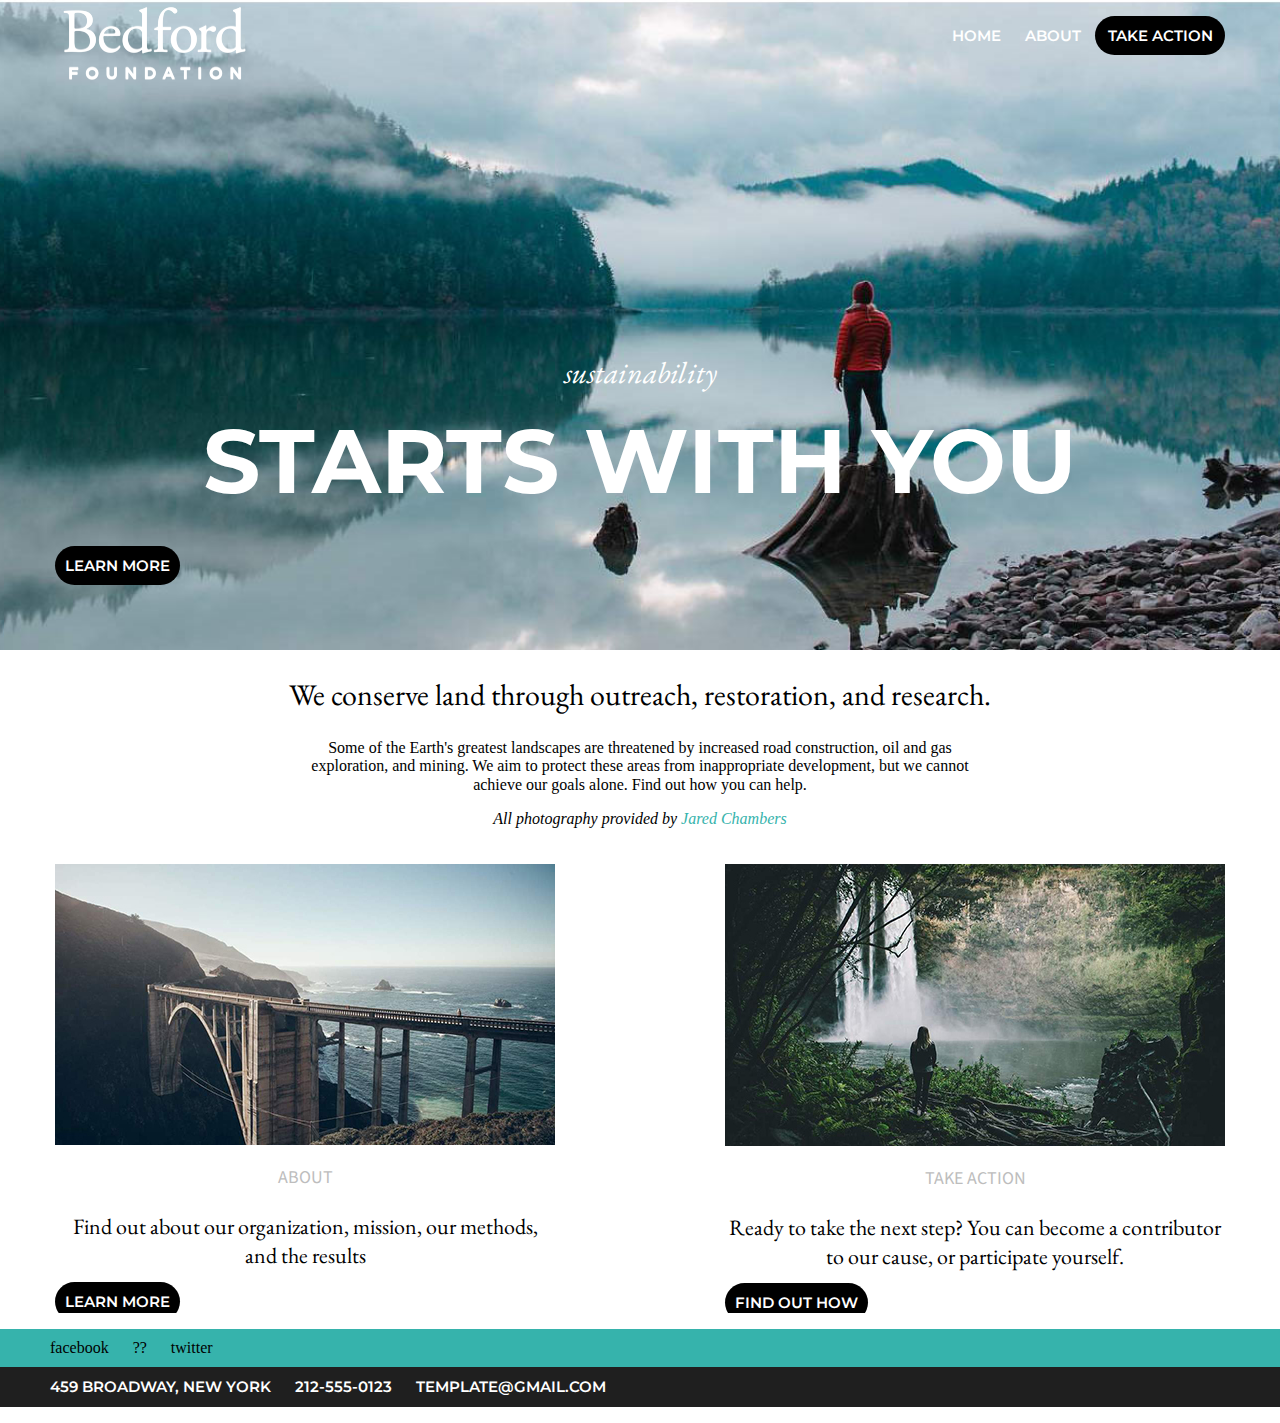
==== index.html @ 056b52f6 "a2_pg1" ====
<!doctype html>
<html>
<head>
<meta charset="UTF-8">
	<link rel="stylesheet" type="text/css" href="css/normalize.css">
	<link rel="stylesheet" type="text/css" href="css/main.css">

	<link href="https://fonts.googleapis.com/css?family=EB+Garamond:400,400i|Montserrat:400,600,700|Source+Sans+Pro&display=swap" rel="stylesheet">
	
<title> </title>
</head>

<body>
	<section id="hero">
		<header class="wrapper">
				<div class="row">
					<img src="img/logo.png" alt="bedford foundation logo" width="200" height="86"/>
					<nav>
						<ul>
							<li><a href="#">home</a></li>
							<li><a href="#">about</a></li>
							<li class="btn"><a href="#">take action</a></li>
						</ul>
					</nav>
				</div>
				<div>
					<h1><span>sustainability</span><br>starts with you</h1>
					<a class="btn" href="#">learn more</a>
				</div>
		</header>
	</section>

	<section class="wrapper">
		<div class="row">
			<header>
				<h2>We conserve land through outreach, restoration, and research.</h2>
			</header>
			<div id="conserve">
				<p>Some of the Earth's greatest landscapes are threatened by increased road construction, oil and gas exploration, and mining. We aim to protect these areas from inappropriate development, but we cannot achieve our goals alone. Find out how you can help.</p>
				<p>All photography provided by <span>Jared Chambers</span></p>
			</div>
		</div>
		<div class="row">
			
			<div class="card">
				<img src="img/about.jpeg" alt="" width="500" height="281"/>
				<header>
					<h3>About</h3>
				</header>
				<p>Find out about our organization, mission, our methods, and the results</p>
				<a class="btn" href="#">learn more</a>
			</div>
			
			<div class="card">
				<img src="img/take-action.jpg" alt="" width="500" height="282"/>
				<header>
					<h3>Take action</h3>
				</header>
				<p>Ready to take the next step? You can become a contributor to our cause, or participate yourself.</p>
				<a class="btn">find out how</a>
			</div>
			
		</div>

	</section>

	<footer>
		<ul class="row">
			<li>facebook</li>
			<li>??</li>
			<li>twitter</li>
		</ul>
		<ul class="row">
			<li><a href="https://www.google.com/maps/place/459+Broadway,+New+York,+NY+10013/@40.7208592,-74.00315,17z/data=!3m1!4b1!4m5!3m4!1s0x89c2598bd3fc4031:0x48b829f544b1ce3f!8m2!3d40.7208592!4d-74.0009613" target="_blank"> 459 Broadway, New York </a></li>
			<li><a href="tel:+12125550123"> 212-555-0123</a></li>
			<li><a href="mailto:template@gmail.com">Template@gmail.com</a></li>
		</ul>
	</footer>
</body>
</html>
---- css/main.css ----
@charset "UTF-8";
/* CSS Document */

/*--------------------------------------------------------------
>>> CSS STANDARDS
----------------------------------------------------------------
1. Place in appropriate section
2. Add new sections to the Table of Contents as needed
3. Order properties consistently inside each declaration i.e. alphabetically or by function 
4. Declaration selectors should each occupy a new line
5. Enter one new line between rules
6. Enter more than one new line between categories 
--------------------------------------------------------------*/

/*--------------------------------------------------------------
>>> TABLE OF CONTENTS:
----------------------------------------------------------------
1.0 - Settings: used with preprocessors and contain font, colors definitions, etc.
2.0 - Tools: globally used mixins and functions. Use for preprocessor only.
3.0 - Generic: reset and/or normalize styles, box-sizing definition, etc. 
4.0 - Elements: styling for bare/generic HTML elements 
        - Forms
        - Lists
        - Media
        - Tables
        - Typography: Headings, Paragraphs, Blockquotes, Anchors
5.0 - Objects: class-based selectors which define undecorated design patterns, building blocks
        - Framework
6.0 - Components: specific designed components
        - Buttons
        - Header
        - Navigation 
7.0 - Utilities: utilities and helper classes with ability to override anything which goes before in the triangle, eg. hide helper class
        - Alignment	    
        - Color
        - Size

--------------------------------------------------------------*/

/*--------------------------------------------------------------
1.0 - SETTINGS
-------------------------------------------------------------- */




/*--------------------------------------------------------------
2.0 - TOOLS
-------------------------------------------------------------- */


/*--------------------------------------------------------------
3.0 - GENERIC
-------------------------------------------------------------- */
* {
	-webkit-box-sizing:border-box;
	-moz-box-sizing:border-box;
	-o-box-sizing: border-box;
	-ms-box-sizing:border-box;
	box-sizing: border-box;
}

#hero { 
  	background: url("../img/hero.jpg") no-repeat center center scroll; 
  	-webkit-background-size: cover;
  	-moz-background-size: cover;
  	-o-background-size: cover;
  	background-size: cover;
	height: 650px;
}

img {
	 background: url("../img/logo.png")
}

img, .card:first-child {
	float: left;
}

nav, .card:last-child {
	float: right;
}

.card {
	width: 500px;
}

.card img {
	margin: 20px 0;
}

.card p {
	font: 400 22px "EB garamond";
	text-align: center;
}

.card a {
	margin: 0 auto;
}
footer ul:first-child {
	background-color: #36B3AC;
	margin-bottom: 0;
}
footer ul:last-child {
	background-color: #1f1f1f;
	margin-top: 0;

}
footer a:hover {
	color: #36b3ac;
}
/*--------------------------------------------------------------
4.0 - ELEMENTS
-------------------------------------------------------------- */
/* -- FORMS -- */

/* -- LISTS -- */

/* -- MEDIA -- */

/* -- TABLES -- */

/* -- TYPOGRAPHY -- */
h1 {
	font: 700 90px "montserrat";
	text-align: center;
	padding-top: 150px;
	margin-bottom: 40px;
	text-transform: uppercase;
	
}

h2 {
	font: 30px "eb garamond";
	text-align: center;
}

h3 {
	font: 18px "source sans pro";
	color: #BDBDBD;
	text-transform: uppercase;
	text-align: center;
}

/*--------------------------------------------------------------
5.0 - OBJECTS
-------------------------------------------------------------- */
.wrapper {
	width: 1170px;
	margin: 0 auto;
}

.row {
	overflow: auto;
}

/*--------------------------------------------------------------
6.0 - COMPONENTS
-------------------------------------------------------------- */


/* -- BUTTONS -- */
.btn {
	width: 130px;
	-webkit-border-radius: 40px;
	-ms-border-radius: 40px;
	-o-border-radius: 40px;
	-moz-border-radius: 40px;
	border-radius: 40px;
	text-decoration: none;
	padding: 10px;
	background: #000;
}

h1, a {
	color: #fff;
}
a {
	font: normal 600 15px "montserrat";
	text-decoration: none;
	text-transform: uppercase;
}


/* -- HEADER -- */
h1 span {
	font: italic 400 30px "eb garamond";
	text-transform: lowercase;
}

header .btn {
	margin: 0 auto;
}



/* -- NAVIGATION -- */
li {
	display: inline-block;
	padding: 10px;
		text-align: center;
	
}

nav a:hover {
	color: #000;
}

#conserve {
	width: 700px;
	margin: 0 auto;
	text-align: center;
	
}

#conserve p:last-child {
	font-style: italic;
}

#conserve span {
	color: #36B3AC;
}

headerp:first-child {
	font: 25px "eb garamond";
}

/*--------------------------------------------------------------
7.0 - UTILITIES
-------------------------------------------------------------- */


/* -- ALIGNMENT -- */

/* -- COLOR -- */

/* -- SIZE -- */
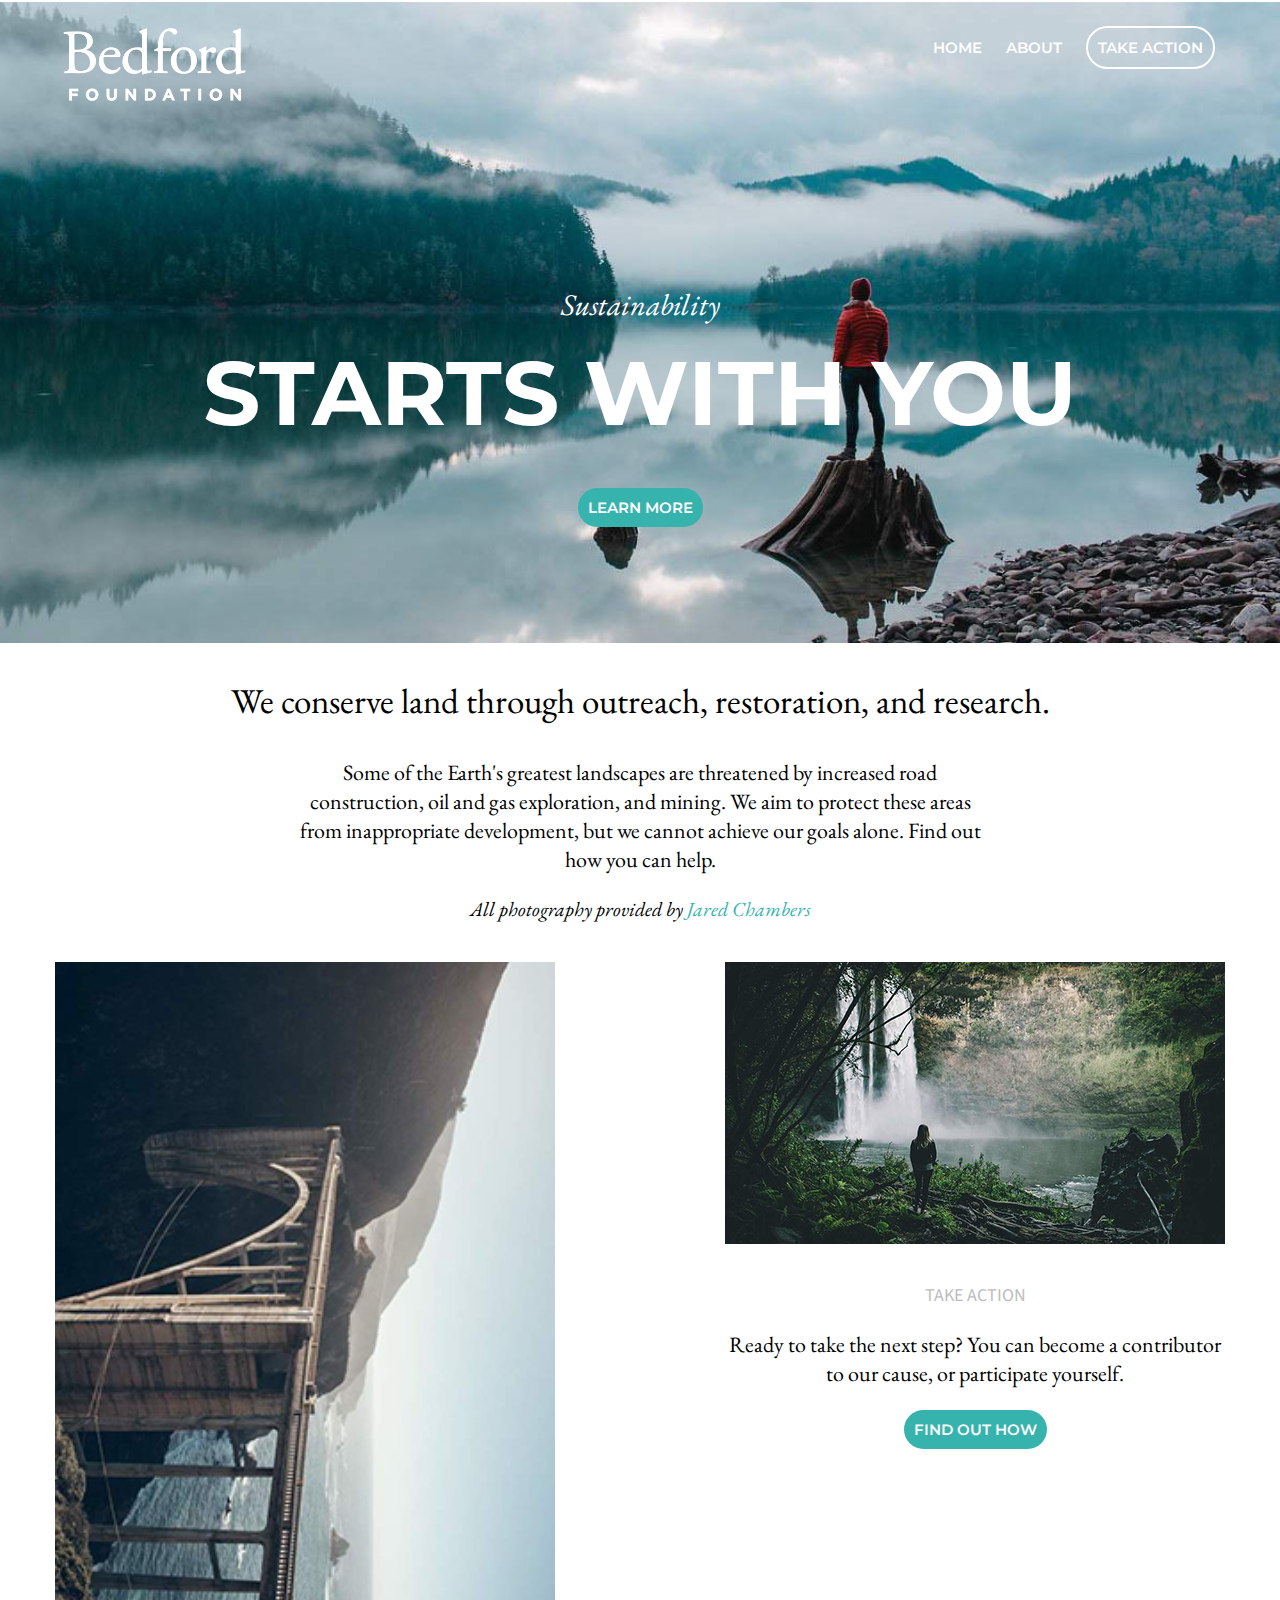
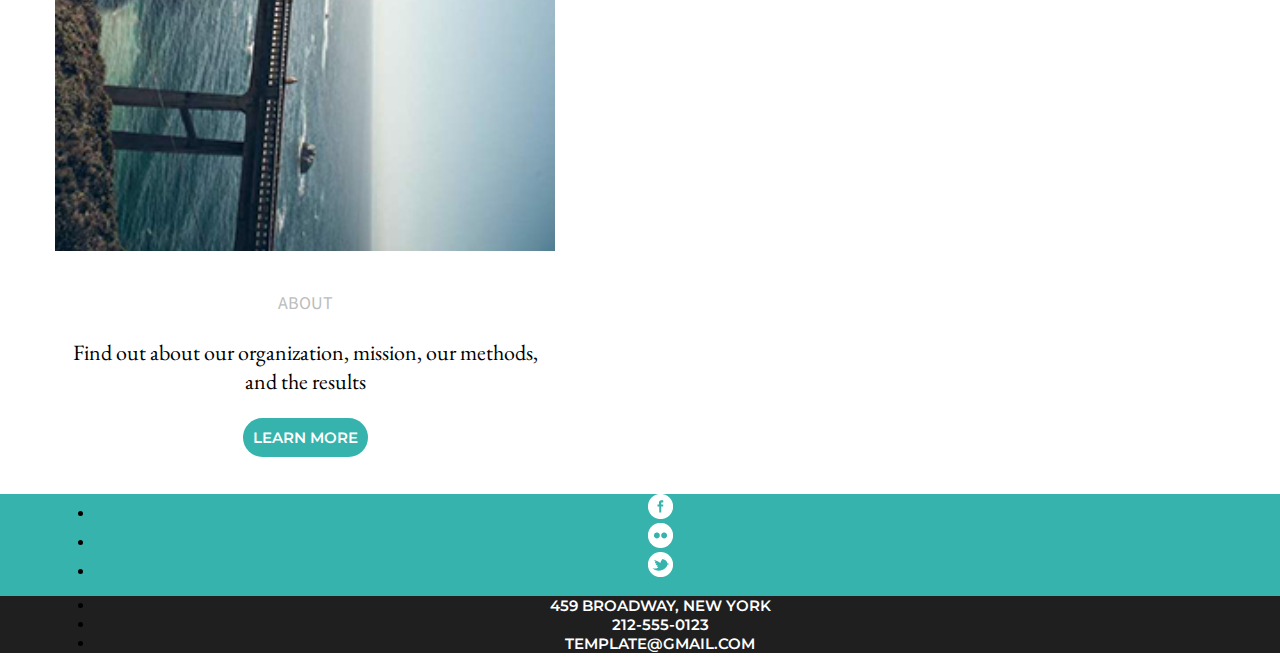
==== commit d494846c: "pg2" ====
--- a/index.html
+++ b/index.html
@@ -5,76 +5,79 @@
 	<link rel="stylesheet" type="text/css" href="css/normalize.css">
 	<link rel="stylesheet" type="text/css" href="css/main.css">
 
-	<link href="https://fonts.googleapis.com/css?family=EB+Garamond:400,400i|Montserrat:400,600,700|Source+Sans+Pro&display=swap" rel="stylesheet">
+	<link href="https://fonts.googleapis.com/css?family=EB+Garamond:400,400i&vert;Montserrat:400,600,700&vert;Source+Sans+Pro&display=swap" rel="stylesheet">
 	
-<title> </title>
+<title>Bedford Foundation &vert; Home </title>
 </head>
 
 <body>
-	<section id="hero">
-		<header class="wrapper">
+	<header id="hero">
+		<div class="wrapper">
 				<div class="row">
-					<img src="img/logo.png" alt="bedford foundation logo" width="200" height="86"/>
+					<div>
+						<h1> <img src="img/logo.png" alt="bedford foundation" width="200"></h1>
+					</div>
 					<nav>
 						<ul>
 							<li><a href="#">home</a></li>
-							<li><a href="#">about</a></li>
-							<li class="btn"><a href="#">take action</a></li>
+							<li><a href="about.html">about</a></li>
+							<li><a href="#">take action</a></li>
 						</ul>
 					</nav>
 				</div>
-				<div>
-					<h1><span>sustainability</span><br>starts with you</h1>
-					<a class="btn" href="#">learn more</a>
-				</div>
-		</header>
-	</section>
+				<p><span>sustainability</span><br>starts with you</p>
+				<p><a class="btn" href="#">learn more</a></p>
+		</div>
+	</header>
 
-	<section class="wrapper">
+	<div class="wrapper">
+		<p class="lead">We conserve land through outreach, restoration, and research.</p>
+		<div id="conserve">
+			<p>Some of the Earth's greatest landscapes are threatened by increased road construction, oil and gas exploration, and mining. We aim to protect these areas from inappropriate development, but we cannot achieve our goals alone. Find out how you can help.</p>
+			<p>All photography provided by <a href="http://www.jaredchambers.com/" target="_blank">Jared Chambers</a></p>
+		</div>
 		<div class="row">
-			<header>
-				<h2>We conserve land through outreach, restoration, and research.</h2>
-			</header>
-			<div id="conserve">
-				<p>Some of the Earth's greatest landscapes are threatened by increased road construction, oil and gas exploration, and mining. We aim to protect these areas from inappropriate development, but we cannot achieve our goals alone. Find out how you can help.</p>
-				<p>All photography provided by <span>Jared Chambers</span></p>
+
+			<section class="card">
+				<img src="img/about.jpeg" alt="" width="500"/>
+				<header>
+					<h2>About</h2>
+				</header>
+				<p>Find out about our organization, mission, our methods, and the results</p>
+				<p><a class="btn" href="#">learn more</a></p>
+			</section>
+
+			<section class="card">
+				<img src="img/take-action.jpg" alt="" width="500"/>
+				<header>
+					<h2>Take action</h2>
+				</header>
+				<p>Ready to take the next step? You can become a contributor to our cause, or participate yourself.</p>
+				<p><a class="btn">find out how</a></p>
+			</section>
+			
+		</div>
+	</div>
+
+
+	<footer>
+		<div class="wrapper">
+			<ul id="sprites">
+				<li><a href="https://www.facebook.com/Bedford-Foundation-218936958140797/" target="_blank"><span>facebook</span></a></li>
+				<li><a href="https://www.flickr.com/" target="_blank"><span>flickr</span></a></li>
+				<li><a href="https://twitter.com/" target="_blank"><span>twitter</span></a></li>
+			</ul>
+		</div>
+		
+		<div>
+			<div class="wrapper">
+				<ul>
+					<li><a href="https://www.google.com/maps/place/459+Broadway,+New+York,+NY+10013/@40.7208592,-74.00315,17z/data=!3m1!4b1!4m5!3m4!1s0x89c2598bd3fc4031:0x48b829f544b1ce3f!8m2!3d40.7208592!4d-74.0009613" target="_blank"> 459 Broadway, New York </a></li>
+					<li><a href="tel:+12125550123"> 212-555-0123</a></li>
+					<li><a href="mailto:template@gmail.com">Template@gmail.com</a></li>
+				</ul>
 			</div>
 		</div>
-		<div class="row">
-			
-			<div class="card">
-				<img src="img/about.jpeg" alt="" width="500" height="281"/>
-				<header>
-					<h3>About</h3>
-				</header>
-				<p>Find out about our organization, mission, our methods, and the results</p>
-				<a class="btn" href="#">learn more</a>
-			</div>
-			
-			<div class="card">
-				<img src="img/take-action.jpg" alt="" width="500" height="282"/>
-				<header>
-					<h3>Take action</h3>
-				</header>
-				<p>Ready to take the next step? You can become a contributor to our cause, or participate yourself.</p>
-				<a class="btn">find out how</a>
-			</div>
-			
-		</div>
-
-	</section>
-
-	<footer>
-		<ul class="row">
-			<li>facebook</li>
-			<li>??</li>
-			<li>twitter</li>
-		</ul>
-		<ul class="row">
-			<li><a href="https://www.google.com/maps/place/459+Broadway,+New+York,+NY+10013/@40.7208592,-74.00315,17z/data=!3m1!4b1!4m5!3m4!1s0x89c2598bd3fc4031:0x48b829f544b1ce3f!8m2!3d40.7208592!4d-74.0009613" target="_blank"> 459 Broadway, New York </a></li>
-			<li><a href="tel:+12125550123"> 212-555-0123</a></li>
-			<li><a href="mailto:template@gmail.com">Template@gmail.com</a></li>
-		</ul>
 	</footer>
 </body>
 </html>
--- a/css/main.css
+++ b/css/main.css
@@ -60,27 +60,44 @@
 	box-sizing: border-box;
 }
 
+a {
+	display: inline-block;
+}
 #hero { 
   	background: url("../img/hero.jpg") no-repeat center center scroll; 
   	-webkit-background-size: cover;
   	-moz-background-size: cover;
   	-o-background-size: cover;
   	background-size: cover;
-	height: 650px;
+	padding-bottom: 100px;
+}
+
+#about {
+ 	background: url("../img/about.jpeg") no-repeat center center scroll; 
+  	-webkit-background-size: cover;
+  	-moz-background-size: cover;
+  	-o-background-size: cover;
+  	background-size: cover;
+	padding-bottom: 100px;
 }
 
 img {
 	 background: url("../img/logo.png")
 }
 
-img, .card:first-child {
+header .row div, .card:first-child, body > div nav {
 	float: left;
 }
-
-nav, .card:last-child {
+header .row div {
+	width: 200px;
+}
+header nav, .card:last-child, #col {
 	float: right;
 }
 
+#col {
+	width: 800px;
+}
 .card {
 	width: 500px;
 }
@@ -89,26 +106,50 @@
 	margin: 20px 0;
 }
 
-.card p {
+.card p, #conserve p {
 	font: 400 22px "EB garamond";
-	text-align: center;
 }
 
 .card a {
 	margin: 0 auto;
 }
-footer ul:first-child {
-	background-color: #36B3AC;
-	margin-bottom: 0;
-}
-footer ul:last-child {
-	background-color: #1f1f1f;
-	margin-top: 0;
-
-}
+
+
 footer a:hover {
 	color: #36b3ac;
 }
+footer {
+	font: 400 15px 'montserrat';
+}
+
+footer {
+	background-color: #36B3AC;
+}
+footer div:last-child {
+	background-color: #1F1F1F;
+}
+footer span {
+	display: none;
+}
+#sprites li a {
+	width: 25px;
+	height: 25px;
+}
+
+#sprites li:first-child a {
+	background: url("../img/fb.png") no-repeat 0 0;
+}
+
+#sprites li:nth-child(2) a {
+	background: url("../img/flickr.png") no-repeat 0 0;
+}
+#sprites li:last-child a {
+	background: url("../img/twitter.png") no-repeat 0 0;
+}
+
+#sprites li a:hover {
+	background-position: 0 -25px;
+}
 /*--------------------------------------------------------------
 4.0 - ELEMENTS
 -------------------------------------------------------------- */
@@ -121,26 +162,19 @@
 /* -- TABLES -- */
 
 /* -- TYPOGRAPHY -- */
-h1 {
+#hero p:first-of-type, #about h1 {
 	font: 700 90px "montserrat";
-	text-align: center;
-	padding-top: 150px;
 	margin-bottom: 40px;
 	text-transform: uppercase;
 	
 }
 
-h2 {
-	font: 30px "eb garamond";
-	text-align: center;
-}
-
-h3 {
+h2, body > div > nav li {
 	font: 18px "source sans pro";
 	color: #BDBDBD;
 	text-transform: uppercase;
-	text-align: center;
-}
+}
+
 
 /*--------------------------------------------------------------
 5.0 - OBJECTS
@@ -157,11 +191,14 @@
 /*--------------------------------------------------------------
 6.0 - COMPONENTS
 -------------------------------------------------------------- */
-
+#hero + div, #hero, footer, #about h1 {
+	text-align: center;
+}
 
 /* -- BUTTONS -- */
+
+
 .btn {
-	width: 130px;
 	-webkit-border-radius: 40px;
 	-ms-border-radius: 40px;
 	-o-border-radius: 40px;
@@ -169,10 +206,16 @@
 	border-radius: 40px;
 	text-decoration: none;
 	padding: 10px;
-	background: #000;
-}
-
-h1, a {
+	background: #36B3AC;
+	margin: 0 auto;
+}
+
+.btn:hover {
+	background-color: #000;
+}
+
+	
+#hero div:last-child p, #about p, .btn, header a, footer a, #about h1 {
 	color: #fff;
 }
 a {
@@ -182,34 +225,53 @@
 }
 
 
+
 /* -- HEADER -- */
-h1 span {
-	font: italic 400 30px "eb garamond";
-	text-transform: lowercase;
-}
-
-header .btn {
+
+header {
 	margin: 0 auto;
 }
 
 
 
 /* -- NAVIGATION -- */
-li {
+header li {
 	display: inline-block;
 	padding: 10px;
-		text-align: center;
+}
+
+
+header nav li:last-child a {
+
+	-webkit-border-radius: 40px;
+	-ms-border-radius: 40px;
+	-o-border-radius: 40px;
+	-moz-border-radius: 40px;
+	border-radius: 40px;
+	text-decoration: none;
+	padding: 10px;
+	border: 2px solid #fff;
+}
+
+header nav li:last-child a:hover {
+	background-color: #fff;
+	color: #000;
 	
 }
 
-nav a:hover {
+
+header nav a:hover {
 	color: #000;
+}
+
+#about + div ul {
+	list-style-type: none;
+	padding: 0px;
 }
 
 #conserve {
 	width: 700px;
 	margin: 0 auto;
-	text-align: center;
 	
 }
 
@@ -217,14 +279,38 @@
 	font-style: italic;
 }
 
-#conserve span {
+#conserve p:last-child a, body > div > nav p {
 	color: #36B3AC;
-}
-
+	font: italic 400 20px "eb garamond";
+	text-transform: Capitalize;
+}
+
+
+
+body > div > nav a {
+	color: #1F1f1f;
+}
+
+#conserve p:last-child, #mission p {
+	color: #000;
+	font: italic 400 20px "eb garamond";
+}
+#conserve p:last-child a:hover {
+	color: #000;
+}
 headerp:first-child {
 	font: 25px "eb garamond";
 }
 
+#hero div:last-child p span {
+	font: italic 400 30px "eb garamond";
+	text-transform: capitalize;
+}
+
+.lead {
+	font: 400 35px "eb garamond";
+}
+
 /*--------------------------------------------------------------
 7.0 - UTILITIES
 -------------------------------------------------------------- */
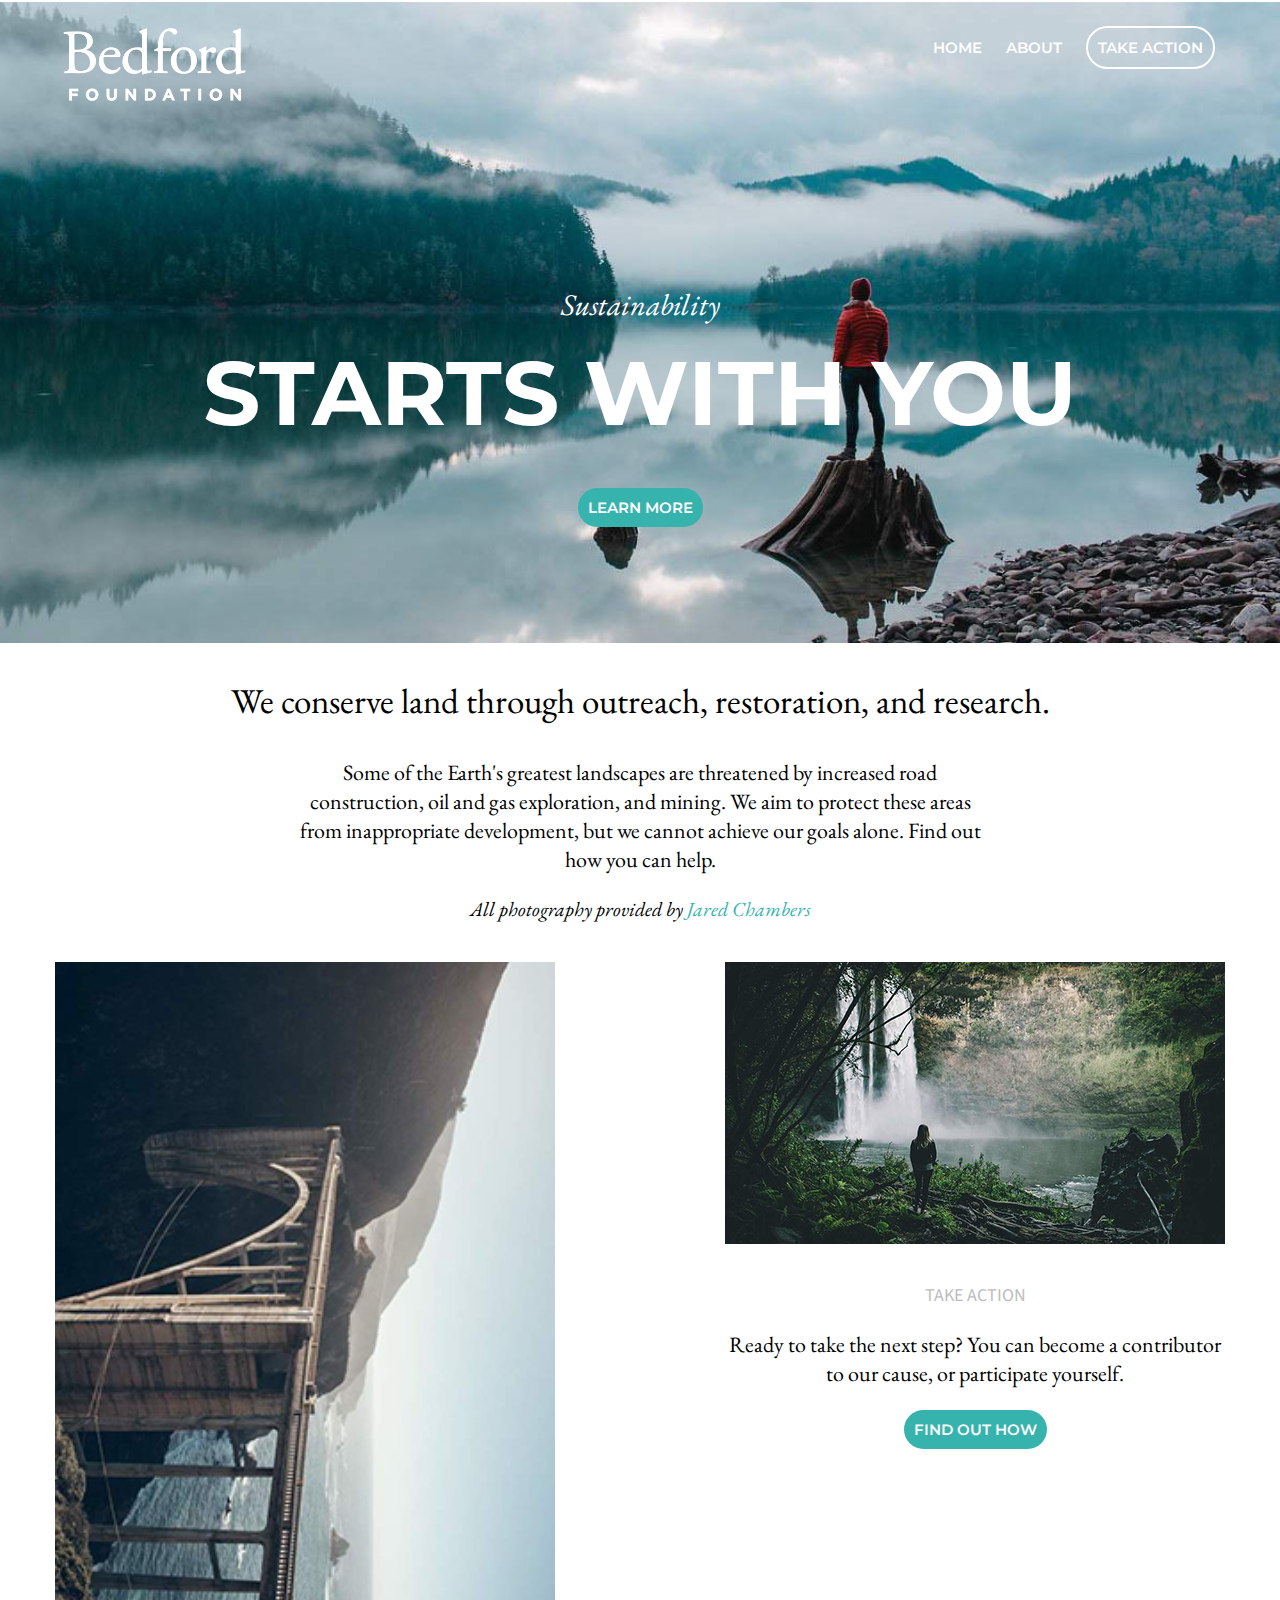
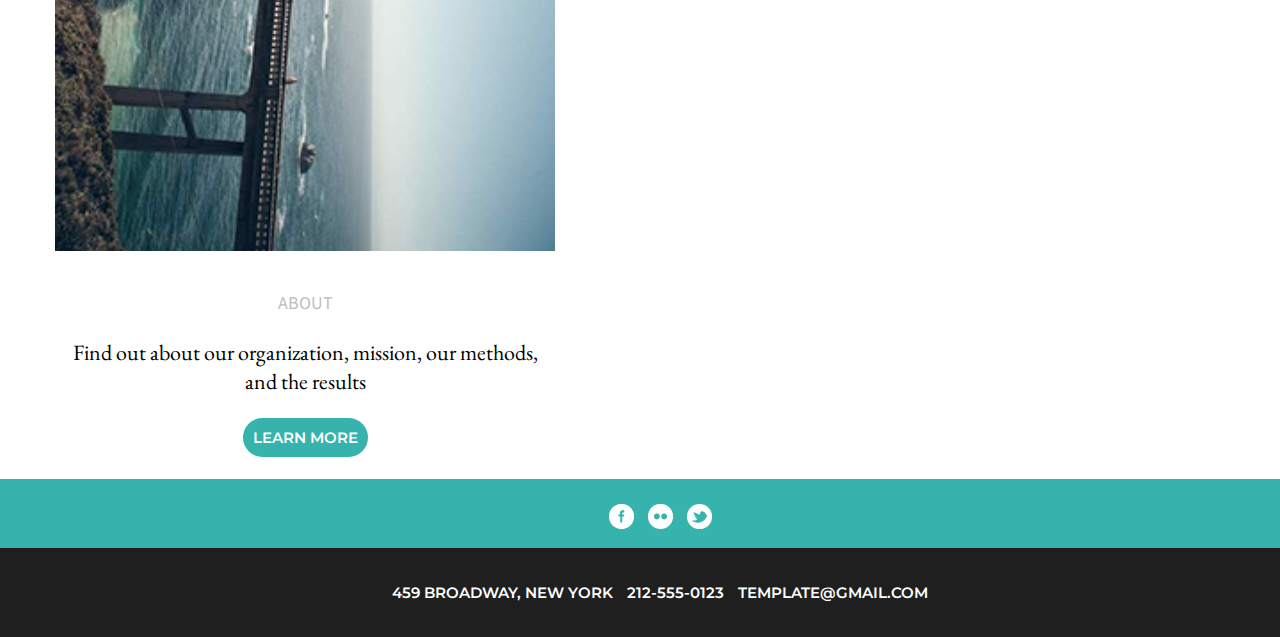
==== commit 5255b16a: "a2_multipage layout" ====
--- a/index.html
+++ b/index.html
@@ -21,7 +21,7 @@
 						<ul>
 							<li><a href="#">home</a></li>
 							<li><a href="about.html">about</a></li>
-							<li><a href="#">take action</a></li>
+							<li><a href="action.html">take action</a></li>
 						</ul>
 					</nav>
 				</div>
--- a/css/main.css
+++ b/css/main.css
@@ -81,20 +81,30 @@
 	padding-bottom: 100px;
 }
 
+#action {
+ 	background: url("../img/take-action.jpg") no-repeat center center scroll; 
+  	-webkit-background-size: cover;
+  	-moz-background-size: cover;
+  	-o-background-size: cover;
+  	background-size: cover;
+	padding-bottom: 100px;
+}
+
 img {
 	 background: url("../img/logo.png")
 }
 
-header .row div, .card:first-child, body > div nav {
+header .row div, .card:first-child, body > div nav, #achieve ul:first-child, .col-1-3, form label {
 	float: left;
 }
+
+header nav, .card:last-child, #col, #achieve ul:last-child, .col-1-3:last-child, form .row label:last-child {
+	float: right;
+}
+
 header .row div {
 	width: 200px;
 }
-header nav, .card:last-child, #col {
-	float: right;
-}
-
 #col {
 	width: 800px;
 }
@@ -106,10 +116,14 @@
 	margin: 20px 0;
 }
 
-.card p, #conserve p {
+.card p, #conserve p, tr, #achieve li, blockquote p:last-child{
 	font: 400 22px "EB garamond";
 }
 
+blockquote p:last-child {
+	color: #bdbdbd;
+	text-align: center;
+}
 .card a {
 	margin: 0 auto;
 }
@@ -120,6 +134,7 @@
 }
 footer {
 	font: 400 15px 'montserrat';
+	padding-top: 10px;
 }
 
 footer {
@@ -127,9 +142,17 @@
 }
 footer div:last-child {
 	background-color: #1F1F1F;
-}
+	padding: 10px 0;
+}
+
 footer span {
 	display: none;
+}
+
+footer li {
+	display: inline;
+	padding: 5px;
+	
 }
 #sprites li a {
 	width: 25px;
@@ -150,26 +173,93 @@
 #sprites li a:hover {
 	background-position: 0 -25px;
 }
+
+#achieve ul {
+	width: 370px;
+}
+
+#achieve {
+	border-top: 3px solid #bdbdbd;
+}
+
 /*--------------------------------------------------------------
 4.0 - ELEMENTS
 -------------------------------------------------------------- */
 /* -- FORMS -- */
+form {
+	margin: 0 auto;
+	width: 550px;
+}
+
+fieldset {
+	border: none;
+	padding: 0;
+}
+
+label {
+	width: 550px;
+}
+.row label {
+	width: 250px;
+}
+
 
 /* -- LISTS -- */
 
 /* -- MEDIA -- */
 
 /* -- TABLES -- */
+table {
+	border-collapse: collapse;
+	margin: 100px 0;
+}
+th {
+	text-align: left;
+}
+
+td, th {
+	width: 150px;
+	padding: 10px;
+	border-right: 3px solid #bdbdbd;
+}
+
+
+td:nth-child(2), th:nth-child(2) {
+	width: 335px;
+}
+
+
+tr:nth-child(even) {
+	background-color: #f2f2f2;
+}
+
+thead tr, #mission {
+	border-bottom: 3px solid #bdbdbd;
+}
+
+
+td:last-child, th:last-child {
+	border-right: none;
+}
 
 /* -- TYPOGRAPHY -- */
-#hero p:first-of-type, #about h1 {
+#hero p:first-of-type, #about h1, #action h1 {
 	font: 700 90px "montserrat";
 	margin-bottom: 40px;
 	text-transform: uppercase;
 	
 }
 
-h2, body > div > nav li {
+blockquote span {
+	font: 700 90px "eb garamond";
+	color: #bdbdbd;
+	text-align: center;
+}
+blockquote {
+	font: 25px "source sans-pro";
+	color: #1f1f1f;
+}
+h2, body > div > nav li, th {
 	font: 18px "source sans pro";
 	color: #BDBDBD;
 	text-transform: uppercase;
@@ -191,7 +281,7 @@
 /*--------------------------------------------------------------
 6.0 - COMPONENTS
 -------------------------------------------------------------- */
-#hero + div, #hero, footer, #about h1 {
+#hero + div, #hero, footer, #about h1, #action h1 {
 	text-align: center;
 }
 
@@ -215,7 +305,7 @@
 }
 
 	
-#hero div:last-child p, #about p, .btn, header a, footer a, #about h1 {
+#hero div:last-child p, #about p, .btn, header a, footer a, #about h1, #action h1 {
 	color: #fff;
 }
 a {
@@ -291,9 +381,14 @@
 	color: #1F1f1f;
 }
 
-#conserve p:last-child, #mission p {
+#conserve p:last-child {
 	color: #000;
 	font: italic 400 20px "eb garamond";
+}
+
+#mission p {
+	color: #000;
+	font: 400 20px "eb garamond";
 }
 #conserve p:last-child a:hover {
 	color: #000;
@@ -311,6 +406,27 @@
 	font: 400 35px "eb garamond";
 }
 
+
+#achieve li {
+	list-style-image: url("../img/tree.jpg")
+}
+
+caption {
+	display: none;
+}
+
+.col-1-3 {
+	width: 370px;
+	margin-right: 20px;
+	text-align: center;
+}
+.col-1-3 {
+	margin-right: 0px;
+}
+
+#action + div p {
+	text-align: center;
+}
 /*--------------------------------------------------------------
 7.0 - UTILITIES
 -------------------------------------------------------------- */
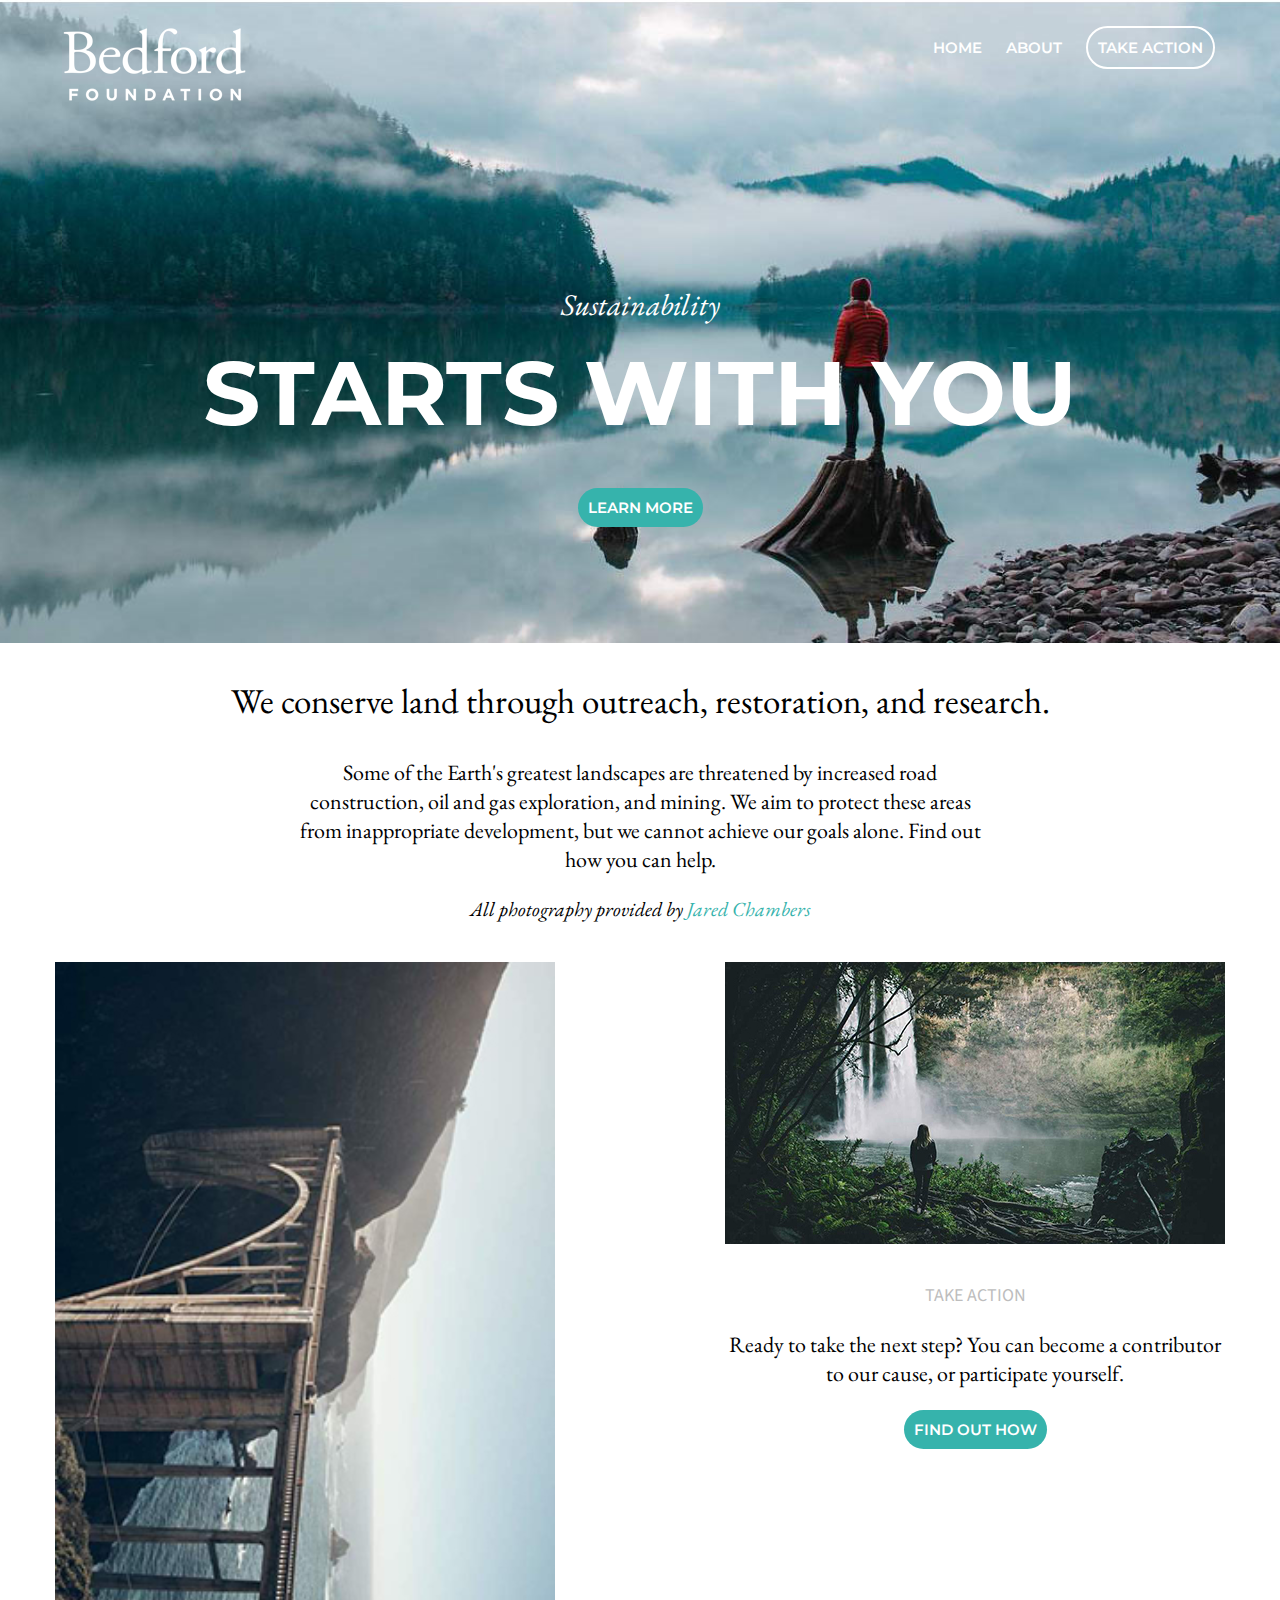
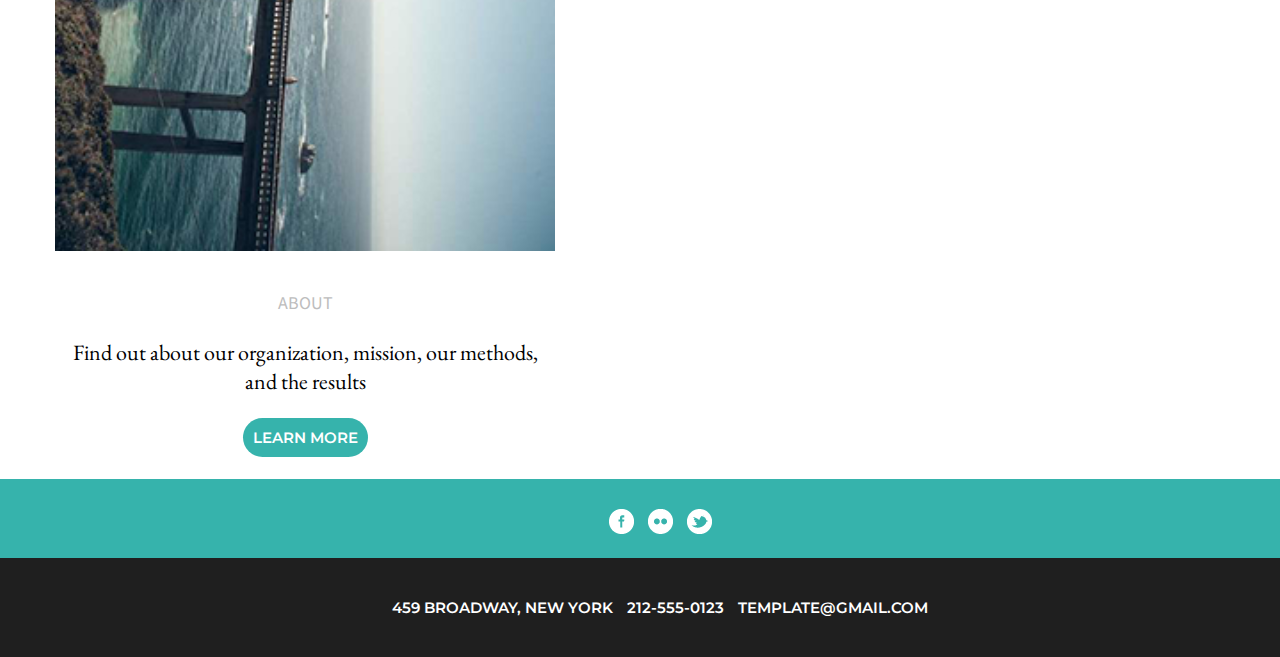
==== commit 26108685: "a2-turned in version" ====
--- a/index.html
+++ b/index.html
@@ -2,16 +2,17 @@
 <html>
 <head>
 <meta charset="UTF-8">
+	<link href="https://fonts.googleapis.com/css?family=EB+Garamond:400,400i&vert;Montserrat:400,600,700&vert;Source+Sans+Pro&display=swap" rel="stylesheet">
 	<link rel="stylesheet" type="text/css" href="css/normalize.css">
 	<link rel="stylesheet" type="text/css" href="css/main.css">
 
-	<link href="https://fonts.googleapis.com/css?family=EB+Garamond:400,400i&vert;Montserrat:400,600,700&vert;Source+Sans+Pro&display=swap" rel="stylesheet">
+	
 	
 <title>Bedford Foundation &vert; Home </title>
 </head>
 
 <body>
-	<header id="hero">
+	<header id="hero-bg">
 		<div class="wrapper">
 				<div class="row">
 					<div>
--- a/css/main.css
+++ b/css/main.css
@@ -63,7 +63,43 @@
 a {
 	display: inline-block;
 }
-#hero { 
+
+#col {
+	width: 800px;
+}
+.card {
+	width: 500px;
+}
+
+
+
+/*--------------------------------------------------------------
+4.0 - ELEMENTS
+-------------------------------------------------------------- */
+
+/* -- FORMS -- */
+form {
+	margin: 0 auto;
+	width: 550px;
+}
+
+fieldset {
+	border: none;
+	padding: 0;
+}
+
+label {
+	width: 550px;
+}
+.row label {
+	width: 250px;
+}
+
+
+/* -- LISTS -- */
+
+/* -- MEDIA -- */
+#hero-bg { 
   	background: url("../img/hero.jpg") no-repeat center center scroll; 
   	-webkit-background-size: cover;
   	-moz-background-size: cover;
@@ -72,7 +108,7 @@
 	padding-bottom: 100px;
 }
 
-#about {
+#about-bg {
  	background: url("../img/about.jpeg") no-repeat center center scroll; 
   	-webkit-background-size: cover;
   	-moz-background-size: cover;
@@ -81,7 +117,7 @@
 	padding-bottom: 100px;
 }
 
-#action {
+#action-bg {
  	background: url("../img/take-action.jpg") no-repeat center center scroll; 
   	-webkit-background-size: cover;
   	-moz-background-size: cover;
@@ -90,123 +126,6 @@
 	padding-bottom: 100px;
 }
 
-img {
-	 background: url("../img/logo.png")
-}
-
-header .row div, .card:first-child, body > div nav, #achieve ul:first-child, .col-1-3, form label {
-	float: left;
-}
-
-header nav, .card:last-child, #col, #achieve ul:last-child, .col-1-3:last-child, form .row label:last-child {
-	float: right;
-}
-
-header .row div {
-	width: 200px;
-}
-#col {
-	width: 800px;
-}
-.card {
-	width: 500px;
-}
-
-.card img {
-	margin: 20px 0;
-}
-
-.card p, #conserve p, tr, #achieve li, blockquote p:last-child{
-	font: 400 22px "EB garamond";
-}
-
-blockquote p:last-child {
-	color: #bdbdbd;
-	text-align: center;
-}
-.card a {
-	margin: 0 auto;
-}
-
-
-footer a:hover {
-	color: #36b3ac;
-}
-footer {
-	font: 400 15px 'montserrat';
-	padding-top: 10px;
-}
-
-footer {
-	background-color: #36B3AC;
-}
-footer div:last-child {
-	background-color: #1F1F1F;
-	padding: 10px 0;
-}
-
-footer span {
-	display: none;
-}
-
-footer li {
-	display: inline;
-	padding: 5px;
-	
-}
-#sprites li a {
-	width: 25px;
-	height: 25px;
-}
-
-#sprites li:first-child a {
-	background: url("../img/fb.png") no-repeat 0 0;
-}
-
-#sprites li:nth-child(2) a {
-	background: url("../img/flickr.png") no-repeat 0 0;
-}
-#sprites li:last-child a {
-	background: url("../img/twitter.png") no-repeat 0 0;
-}
-
-#sprites li a:hover {
-	background-position: 0 -25px;
-}
-
-#achieve ul {
-	width: 370px;
-}
-
-#achieve {
-	border-top: 3px solid #bdbdbd;
-}
-
-/*--------------------------------------------------------------
-4.0 - ELEMENTS
--------------------------------------------------------------- */
-/* -- FORMS -- */
-form {
-	margin: 0 auto;
-	width: 550px;
-}
-
-fieldset {
-	border: none;
-	padding: 0;
-}
-
-label {
-	width: 550px;
-}
-.row label {
-	width: 250px;
-}
-
-
-/* -- LISTS -- */
-
-/* -- MEDIA -- */
 
 /* -- TABLES -- */
 table {
@@ -243,7 +162,8 @@
 }
 
 /* -- TYPOGRAPHY -- */
-#hero p:first-of-type, #about h1, #action h1 {
+
+#hero-bg p:first-of-type, #about-bg h1, #action-bg h1 {
 	font: 700 90px "montserrat";
 	margin-bottom: 40px;
 	text-transform: uppercase;
@@ -265,6 +185,17 @@
 	text-transform: uppercase;
 }
 
+#hero-bg + div, #hero-bg, footer, #about-bg h1, #action-bg h1 {
+	text-align: center;
+}
+
+q {
+	quotes: "“" "”" "‘" "’";
+}
+
+q::before {
+	content: open-quote;
+}
 
 /*--------------------------------------------------------------
 5.0 - OBJECTS
@@ -281,9 +212,16 @@
 /*--------------------------------------------------------------
 6.0 - COMPONENTS
 -------------------------------------------------------------- */
-#hero + div, #hero, footer, #about h1, #action h1 {
-	text-align: center;
-}
+
+header .row div, .card:first-child, body > div nav, #achieve .row div:first-child, .col-1-3, form label {
+	float: left;
+}
+
+header nav, .card:last-child, #col, #achieve .row div:last-child, .col-1-3:last-child, form .row label:last-child {
+	float: right;
+}
+
+
 
 /* -- BUTTONS -- */
 
@@ -305,7 +243,7 @@
 }
 
 	
-#hero div:last-child p, #about p, .btn, header a, footer a, #about h1, #action h1 {
+#hero-bg div:last-child p, #about-bg p, .btn, header a, footer a, #about-bg h1, #action-bg h1 {
 	color: #fff;
 }
 a {
@@ -318,11 +256,11 @@
 
 /* -- HEADER -- */
 
-header {
-	margin: 0 auto;
-}
-
-
+
+
+header .row div {
+	width: 200px;
+}
 
 /* -- NAVIGATION -- */
 header li {
@@ -354,10 +292,63 @@
 	color: #000;
 }
 
-#about + div ul {
-	list-style-type: none;
-	padding: 0px;
-}
+/* -- FOOTER -- */
+body>footer a:hover {
+	color: #36b3ac;
+}
+body>footer {
+	font: 400 15px 'montserrat';
+	padding-top: 10px;
+}
+
+body>footer {
+	background-color: #36B3AC;
+}
+body>footer div:last-child {
+	background-color: #1F1F1F;
+	padding: 10px 0;
+}
+
+body>footer span {
+	display: none;
+}
+
+body>footer li {
+	display: inline-block;
+	padding: 5px;
+	
+}
+
+.card p, #conserve p, tr, #achieve li, blockquote>footer{
+	font: 400 22px "EB garamond";
+}
+
+blockquote>footer {
+	color: #bdbdbd;
+	text-align: center;
+}
+#sprites li a {
+	width: 25px;
+	height: 25px;
+}
+
+#sprites li:first-child a {
+	background: url("../img/fb.png") no-repeat 0 0;
+}
+
+#sprites li:nth-child(2) a {
+	background: url("../img/flickr.png") no-repeat 0 0;
+}
+#sprites li:last-child a {
+	background: url("../img/twitter.png") no-repeat 0 0;
+}
+
+#sprites li a:hover {
+	background-position: 0 -25px;
+}
+
+
+
 
 #conserve {
 	width: 700px;
@@ -375,6 +366,24 @@
 	text-transform: Capitalize;
 }
 
+.card img {
+	margin: 20px 0;
+}
+
+
+.card a {
+	margin: 0 auto;
+}
+
+
+
+#achieve ul {
+	width: 370px;
+}
+
+#achieve {
+	border-top: 3px solid #bdbdbd;
+}
 
 
 body > div > nav a {
@@ -397,9 +406,14 @@
 	font: 25px "eb garamond";
 }
 
-#hero div:last-child p span {
+#hero-bg div:last-child p span {
 	font: italic 400 30px "eb garamond";
 	text-transform: capitalize;
+}
+
+span {
+	display:inline-block;
+	text-align: center; 
 }
 
 .lead {
@@ -424,9 +438,13 @@
 	margin-right: 0px;
 }
 
-#action + div p {
+#action-bg + div p {
 	text-align: center;
 }
+
+#about nav {
+	list-style-type: none;
+}
 /*--------------------------------------------------------------
 7.0 - UTILITIES
 -------------------------------------------------------------- */
